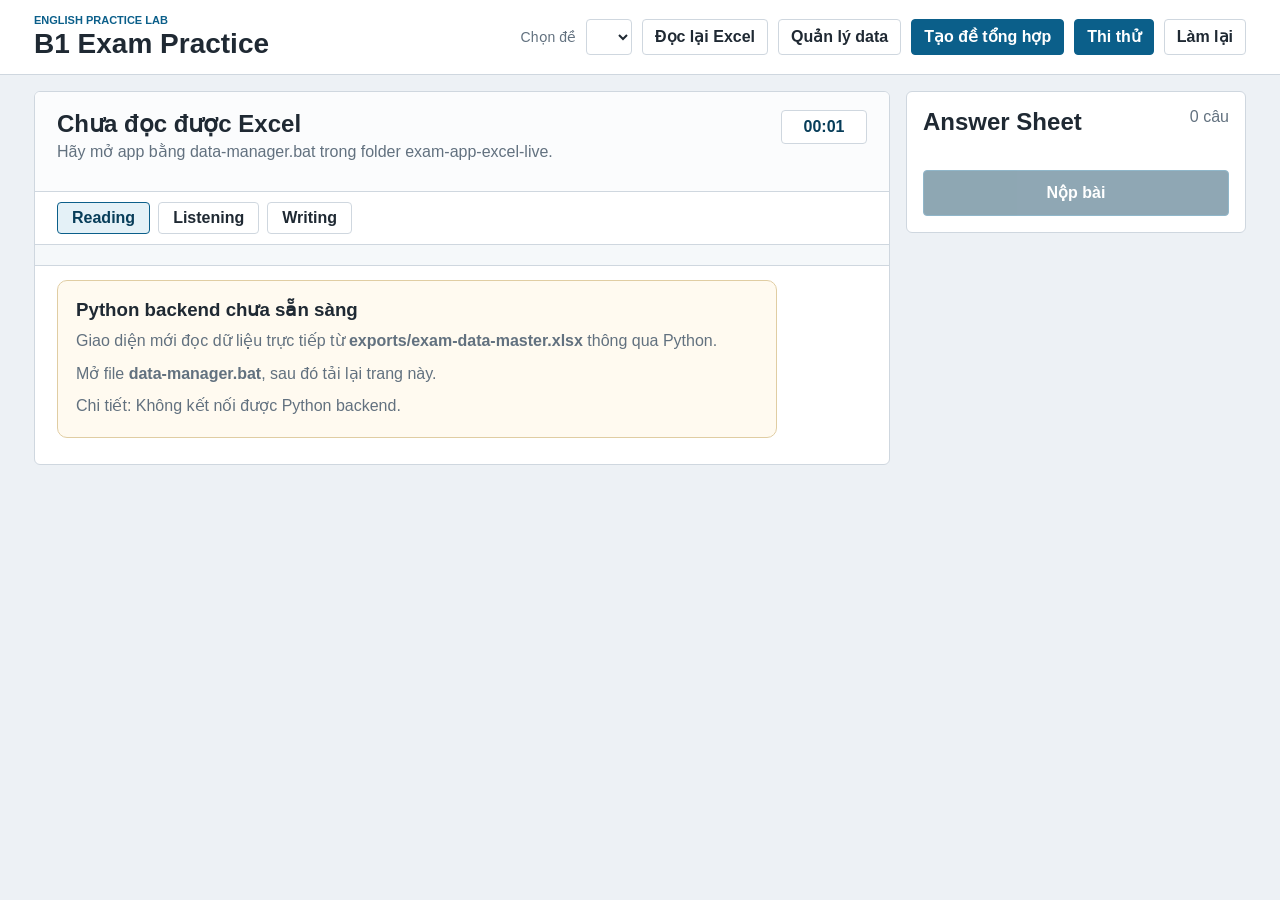
==== index.html @ 6904c3b8 "init" ====
<!doctype html>
<html lang="vi">
<head>
  <meta charset="utf-8">
  <meta name="viewport" content="width=device-width, initial-scale=1">
  <title>B1 Exam Practice</title>
  <link rel="stylesheet" href="styles.css">
</head>
<body>
  <header class="app-header">
    <div>
      <p class="eyebrow">English Practice Lab</p>
      <h1>B1 Exam Practice</h1>
    </div>
    <div class="header-actions">
      <label class="select-label" for="testSelect">Chọn đề</label>
      <select id="testSelect"></select>
      <button id="syncExcelButton" type="button" class="secondary">Đọc lại Excel</button>
      <a class="button-link secondary" href="admin.html">Quản lý data</a>
      <button id="mixButton" type="button">Tạo đề tổng hợp</button>
      <button id="mockButton" type="button">Thi thử</button>
      <button id="resetButton" type="button" class="secondary">Làm lại</button>
    </div>
  </header>

  <main class="layout">
    <section class="paper-panel" aria-label="Đề thi">
      <div class="mode-bar">
        <div>
          <h2 id="paperTitle">Reading</h2>
          <p id="paperMeta">Chọn đáp án bên phải rồi bấm nộp bài để chấm.</p>
        </div>
        <div class="timer" id="timer">00:00</div>
      </div>
      <div class="tab-bar" role="tablist">
        <button class="tab active" type="button" data-tab="reading">Reading</button>
        <button class="tab" type="button" data-tab="listening">Listening</button>
        <button class="tab" type="button" data-tab="writing">Writing</button>
      </div>
      <div id="partNav" class="part-nav" aria-label="Chọn phần Reading"></div>
      <div id="paperContent"></div>
    </section>

    <aside class="answer-panel" aria-label="Phiếu trả lời">
      <div class="answer-head">
        <h2>Answer Sheet</h2>
        <p id="progressText">0/32 câu</p>
      </div>
      <div id="answerSheet" class="answer-sheet"></div>
      <button id="submitButton" type="button" class="submit">Nộp bài</button>
      <div id="scoreBox" class="score-box" hidden></div>
    </aside>
  </main>

  <template id="partTemplate">
    <article class="exam-part">
      <div class="part-source"></div>
      <div class="part-images"></div>
      <div class="part-lines"></div>
    </article>
  </template>

  <script src="app.js"></script>
</body>
</html>
---- styles.css ----
:root {
  --paper: #f7f9fb;
  --panel: #ffffff;
  --ink: #1f2933;
  --muted: #62717f;
  --line: #cfd7df;
  --accent: #0b5f8a;
  --accent-strong: #073d59;
  --accent-soft: #e4f1f7;
  --warn: #a86612;
  --bad: #b83232;
  --good: #23704d;
  --shadow: 0 10px 24px rgba(31, 41, 51, 0.08);
}

* {
  box-sizing: border-box;
}

body {
  margin: 0;
  min-height: 100vh;
  color: var(--ink);
  font-family: Aptos, "Segoe UI", sans-serif;
  background: #edf1f5;
}

button,
select,
input,
textarea {
  font: inherit;
}

.app-header {
  display: flex;
  align-items: center;
  justify-content: space-between;
  gap: 20px;
  padding: 14px clamp(16px, 3vw, 34px);
  border-bottom: 1px solid var(--line);
  background: #ffffff;
  position: sticky;
  top: 0;
  z-index: 10;
}

.eyebrow {
  margin: 0 0 3px;
  color: var(--accent);
  font-size: 11px;
  font-weight: 700;
  letter-spacing: 0;
  text-transform: uppercase;
}

h1,
h2,
h3,
p {
  margin-top: 0;
}

h1 {
  margin-bottom: 0;
  font-size: 28px;
  line-height: 1.1;
}

.header-actions {
  display: flex;
  align-items: center;
  justify-content: flex-end;
  flex-wrap: wrap;
  gap: 10px;
}

.select-label {
  color: var(--muted);
  font-size: 14px;
}

select,
button {
  min-height: 36px;
  border: 1px solid var(--line);
  border-radius: 4px;
  background: var(--panel);
  color: var(--ink);
  padding: 0 12px;
}

button {
  cursor: pointer;
  background: var(--accent);
  border-color: var(--accent);
  color: white;
  font-weight: 700;
}

.button-link {
  display: inline-flex;
  align-items: center;
  justify-content: center;
  min-height: 36px;
  padding: 0 12px;
  border: 1px solid var(--accent);
  border-radius: 4px;
  background: var(--accent);
  color: white;
  font-weight: 700;
  text-decoration: none;
}

button.secondary,
.button-link.secondary,
.tab {
  background: var(--panel);
  color: var(--ink);
  border-color: var(--line);
}

button:hover,
select:hover {
  filter: brightness(0.98);
}

button:disabled {
  cursor: not-allowed;
  opacity: 0.45;
}

.layout {
  display: grid;
  grid-template-columns: minmax(0, 1fr) 340px;
  gap: 16px;
  padding: 16px clamp(16px, 3vw, 34px) 28px;
}

.writing-mode .layout {
  grid-template-columns: minmax(0, 1fr);
}

.paper-panel,
.answer-panel {
  background: var(--panel);
  border: 1px solid var(--line);
  border-radius: 6px;
  box-shadow: none;
}

.paper-panel {
  min-width: 0;
  overflow: hidden;
}

.writing-mode .paper-panel {
  overflow: visible;
}

.answer-panel {
  align-self: start;
  position: sticky;
  top: 78px;
  max-height: calc(100vh - 94px);
  overflow: auto;
  padding: 16px;
}

.writing-mode .answer-panel {
  display: none;
}

.mode-bar {
  display: flex;
  justify-content: space-between;
  gap: 18px;
  padding: 18px 22px 14px;
  border-bottom: 1px solid var(--line);
  background: #fbfcfd;
}

.mode-bar h2,
.answer-head h2 {
  margin-bottom: 4px;
}

.mode-bar p,
.answer-head p,
.part-source,
.question-hint {
  color: var(--muted);
}

.timer {
  align-self: start;
  min-width: 86px;
  padding: 7px 10px;
  border-radius: 4px;
  border: 1px solid var(--line);
  background: white;
  color: var(--accent-strong);
  text-align: center;
  font-weight: 800;
}

.tab-bar {
  display: flex;
  gap: 8px;
  padding: 10px 22px;
  border-bottom: 1px solid var(--line);
}

.part-nav {
  display: flex;
  gap: 6px;
  overflow-x: auto;
  padding: 10px 22px;
  border-bottom: 1px solid var(--line);
  background: #f5f8fa;
}

.part-tab {
  flex: 0 0 auto;
  min-height: 32px;
  background: var(--panel);
  border-color: var(--line);
  color: var(--ink);
  font-weight: 700;
}

.part-tab.active {
  background: var(--accent);
  border-color: var(--accent);
  color: white;
}

.tab {
  min-height: 32px;
  padding: 0 14px;
  font-weight: 700;
}

.tab.active {
  background: var(--accent-soft);
  border-color: var(--accent);
  color: var(--accent-strong);
}

#paperContent {
  padding: 14px 22px 26px;
}

.exam-part {
  padding: 0 0 22px;
  border-bottom: 1px solid var(--line);
}

.single-part {
  border-bottom: 0;
}

.exam-part:last-child {
  border-bottom: 0;
}

.part-source {
  display: inline-flex;
  margin-bottom: 12px;
  padding: 5px 9px;
  border: 1px solid var(--line);
  border-radius: 4px;
  background: var(--paper);
  font-size: 13px;
}

.exam-part-header {
  display: grid;
  gap: 10px;
  margin-bottom: 16px;
  padding: 14px;
  border: 1px solid var(--line);
  border-left: 4px solid var(--accent);
  border-radius: 4px;
  background: #f9fbfc;
}

.exam-part-title-row {
  display: flex;
  align-items: baseline;
  justify-content: space-between;
  gap: 12px;
}

.exam-part-title-row h3 {
  margin: 0;
  color: var(--accent-strong);
  font-size: 20px;
}

.exam-question-range {
  color: var(--muted);
  font-size: 14px;
  font-weight: 700;
}

.exam-instructions {
  display: grid;
  gap: 4px;
  padding-top: 8px;
  border-top: 1px solid var(--line);
}

.exam-instructions p,
.exam-source-note {
  margin: 0;
  color: var(--muted);
  line-height: 1.45;
}

.exam-source-note {
  font-size: 13px;
}

.part-lines {
  display: grid;
  gap: 8px;
  max-width: 980px;
}

.part-line {
  margin: 0;
  line-height: 1.58;
  font-size: 16px;
}

.part-line.heading {
  margin-top: 10px;
  font-weight: 800;
  color: var(--accent-strong);
}

.part-line.question-number {
  display: inline-grid;
  place-items: center;
  width: 30px;
  height: 30px;
  margin-top: 12px;
  border-radius: 8px;
  background: var(--accent-soft);
  color: var(--accent-strong);
  font-weight: 800;
}

.readable-lines .part-line:not(.heading):not(.question-number) {
  max-width: 92ch;
}

.part-one-layout,
.part-five-layout {
  max-width: 1080px;
}

.part-one-card {
  grid-template-columns: minmax(260px, 0.85fr) minmax(0, 1.15fr);
  align-items: start;
}

.question-prompt {
  display: grid;
  gap: 12px;
}

.part-one-top {
  grid-template-columns: 32px minmax(0, 1fr);
}

.part-one-prompt-text {
  display: grid;
  gap: 6px;
}

.part-one-prompt-text p {
  margin: 0;
  line-height: 1.5;
}

.part-one-image-frame {
  padding: 8px;
  border: 1px solid var(--line);
  border-radius: 4px;
  background: white;
}

.part-one-image-frame img {
  display: block;
  width: 100%;
  max-height: 360px;
  object-fit: contain;
}

.part-one-choices .reading-choice {
  padding: 10px;
  border: 1px solid var(--line);
  border-radius: 4px;
  background: white;
}

.part-one-choices .reading-choice.selectable-choice {
  border-radius: 8px;
}

.question-badge {
  display: grid;
  place-items: center;
  width: 32px;
  height: 32px;
  border-radius: 4px;
  background: var(--accent);
  color: white;
  font-weight: 900;
}

.question-badge.small {
  width: 30px;
  height: 30px;
  flex: 0 0 auto;
}

.question-options {
  display: grid;
  gap: 10px;
  padding-top: 42px;
}

.question-options strong {
  display: inline-grid;
  place-items: center;
  width: 26px;
  height: 26px;
  margin-right: 8px;
  border-radius: 8px;
  background: white;
  color: var(--accent-strong);
}

.part-controls {
  display: flex;
  justify-content: space-between;
  gap: 12px;
  padding-top: 18px;
  border-top: 1px solid var(--line);
}

.structured-reading {
  display: grid;
  gap: 18px;
  max-width: 1080px;
}

.part-four-layout {
  grid-template-columns: minmax(0, 1.1fr) minmax(300px, 0.9fr);
  align-items: start;
  max-width: 1120px;
}

.part-four-layout .reading-passage {
  max-width: none;
}

.part-four-layout .option-bank {
  position: sticky;
  top: 122px;
}

.reading-passage,
.option-bank,
.reading-question-card {
  border: 1px solid var(--line);
  border-radius: 4px;
  background: #ffffff;
}

.reading-passage,
.option-bank {
  padding: 16px;
}

.reading-passage h3,
.option-bank h3 {
  margin-bottom: 10px;
  color: var(--accent-strong);
  font-size: 20px;
}

.reading-passage p,
.option-bank-hint,
.reading-question-text,
.reading-choice,
.reading-choice-card {
  margin: 0;
  line-height: 1.56;
}

.reading-passage {
  display: grid;
  gap: 12px;
}

.gap-reading p {
  line-height: 1.62;
}

.reading-question-grid {
  display: grid;
  grid-template-columns: repeat(auto-fit, minmax(300px, 1fr));
  gap: 16px;
}

.reading-question-grid.compact {
  grid-template-columns: repeat(auto-fit, minmax(240px, 1fr));
}

.reading-question-grid.part-five-list {
  grid-template-columns: 1fr;
}

.reading-question-grid.part-three-list {
  grid-template-columns: 1fr;
}

.part-five-list .reading-choice-list {
  grid-template-columns: repeat(4, minmax(0, 1fr));
}

.part-five-list .reading-choice {
  padding: 8px;
  border: 1px solid var(--line);
  border-radius: 4px;
  background: white;
}

.reading-question-card {
  display: grid;
  gap: 14px;
  padding: 14px;
}

.reading-question-top {
  display: grid;
  grid-template-columns: 32px minmax(0, 1fr);
  gap: 10px;
  align-items: start;
}

.part-five-list .reading-question-card {
  grid-template-columns: 40px minmax(0, 1fr);
  align-items: center;
  gap: 12px;
}

.part-five-list .reading-question-top {
  display: block;
}

.reading-choice-list {
  display: grid;
  gap: 8px;
}

.reading-choice,
.reading-choice-card {
  display: grid;
  grid-template-columns: 26px minmax(0, 1fr);
  gap: 8px;
  align-items: start;
}

.reading-choice.selectable-choice {
  position: relative;
  padding: 10px;
  border: 1px solid var(--line);
  border-radius: 8px;
  background: #fbfcfd;
  cursor: pointer;
  transition: border-color 0.18s ease, background-color 0.18s ease, box-shadow 0.18s ease;
}

.reading-choice.selectable-choice input {
  position: absolute;
  opacity: 0;
  pointer-events: none;
}

.reading-choice.selectable-choice.selected {
  border-color: var(--accent);
  background: var(--accent-soft);
  box-shadow: 0 0 0 1px rgba(11, 95, 138, 0.08);
}

.reading-choice strong,
.reading-choice-card strong {
  display: grid;
  place-items: center;
  width: 26px;
  height: 26px;
  border-radius: 4px;
  background: var(--accent-soft);
  color: var(--accent-strong);
}

.option-bank {
  display: grid;
  gap: 12px;
}

.option-bank-hint {
  color: var(--muted);
}

.option-bank-grid {
  display: grid;
  grid-template-columns: repeat(auto-fit, minmax(260px, 1fr));
  gap: 12px;
}

.reading-choice-card {
  padding: 12px;
  border: 1px solid var(--line);
  border-radius: 4px;
  background: white;
}

.part-two-layout {
  display: grid;
  gap: 18px;
}

.part-two-intro {
  max-width: 92ch;
  padding: 14px;
  border: 1px solid var(--line);
  border-radius: 4px;
  background: white;
}

.part-two-intro p {
  margin: 0 0 8px;
  line-height: 1.5;
}

.part-two-intro p:last-child {
  margin-bottom: 0;
}

.matcher-grid {
  display: grid;
  grid-template-columns: minmax(300px, 0.9fr) minmax(360px, 1.1fr);
  gap: 18px;
  align-items: start;
}

.matcher-column {
  display: grid;
  gap: 12px;
}

.matcher-column h3 {
  margin-bottom: 0;
  color: var(--accent-strong);
  font-size: 18px;
}

.matcher-card,
.option-card {
  border: 1px solid var(--line);
  border-radius: 4px;
  background: white;
}

.matcher-card {
  display: grid;
  gap: 10px;
  padding: 12px;
}

.matcher-card-top {
  display: flex;
  align-items: center;
  justify-content: flex-start;
  gap: 10px;
}

.matcher-card p,
.option-card p {
  margin: 0;
  line-height: 1.52;
}

.option-library {
  grid-template-columns: repeat(2, minmax(0, 1fr));
}

.option-library h3 {
  grid-column: 1 / -1;
}

.option-card {
  padding: 12px;
}

.option-card h4 {
  display: flex;
  align-items: center;
  gap: 8px;
  margin: 0 0 8px;
  color: var(--accent-strong);
  font-size: 15px;
  line-height: 1.35;
}

.option-letter {
  display: grid;
  place-items: center;
  min-width: 34px;
  height: 28px;
  flex: 0 0 auto;
  border-radius: 4px;
  background: var(--accent-soft);
  color: var(--accent-strong);
  font-weight: 900;
}

.option-title-text {
  display: inline-block;
  min-width: 0;
}

.answer-select {
  width: 92px;
  min-height: 34px;
  border-radius: 4px;
  background: white;
  font-weight: 800;
}

.part-images {
  display: grid;
  gap: 12px;
  margin-bottom: 12px;
}

.part-images img {
  max-width: min(780px, 100%);
  border: 1px solid var(--line);
  border-radius: 8px;
  background: white;
}

.listening-box {
  display: grid;
  gap: 18px;
}

.listening-hero {
  display: grid;
  grid-template-columns: minmax(0, 1fr) 320px;
  gap: 16px;
  padding: 18px;
  border: 1px solid #b9cfdb;
  border-radius: 10px;
  background:
    linear-gradient(135deg, rgba(11, 95, 138, 0.1), rgba(35, 112, 77, 0.08)),
    #fbfdff;
}

.listening-hero-copy h3 {
  margin-bottom: 6px;
  font-size: 24px;
}

.listening-hero-copy p {
  margin-bottom: 12px;
  color: var(--muted);
  line-height: 1.55;
}

.listening-rule-row {
  display: flex;
  flex-wrap: wrap;
  gap: 8px;
}

.listening-rule-row span {
  padding: 5px 9px;
  border: 1px solid #c7dbe5;
  border-radius: 999px;
  background: white;
  color: var(--accent-strong);
  font-size: 13px;
  font-weight: 700;
}

.listening-player-card {
  display: grid;
  place-items: center;
  gap: 8px;
  min-height: 170px;
  padding: 18px;
  border: 1px dashed #8fb7ca;
  border-radius: 10px;
  background: white;
  text-align: center;
}

.listening-player-card audio {
  width: 100%;
}

.listening-player-card p {
  margin: 0;
  color: var(--muted);
  line-height: 1.45;
}

.audio-path-hint {
  overflow-wrap: anywhere;
  font-size: 12px;
}

.audio-placeholder-icon {
  display: grid;
  place-items: center;
  width: 72px;
  height: 72px;
  border-radius: 50%;
  background: var(--accent-soft);
  color: var(--accent-strong);
  font-weight: 800;
}

.data-load-card {
  max-width: 720px;
  padding: 18px;
  border: 1px solid #e0cda3;
  border-radius: 10px;
  background: #fffaf0;
}

.data-load-card h3 {
  margin-bottom: 8px;
}

.data-load-card p {
  margin: 8px 0 0;
  color: var(--muted);
  line-height: 1.55;
}

.listening-question-grid {
  display: grid;
  grid-template-columns: repeat(auto-fit, minmax(280px, 1fr));
  gap: 14px;
}

.listening-question-grid.part-1 {
  grid-template-columns: 1fr;
}

.listening-question-grid.part-2,
.listening-question-grid.part-3 {
  grid-template-columns: 1fr;
}

.listening-question-grid.part-4 {
  grid-template-columns: 1fr;
}

.listening-question-card {
  display: grid;
  gap: 12px;
  padding: 14px;
  border: 1px solid var(--line);
  border-radius: 10px;
  background: white;
}

.listening-option-grid {
  display: grid;
  gap: 8px;
}

.listening-option-grid.image-options {
  grid-template-columns: repeat(3, minmax(0, 1fr));
  gap: 12px;
}

.listening-question-image {
  margin: 0;
  padding: 10px;
  border: 1px solid var(--line);
  border-radius: 8px;
  background: #fff;
}

.listening-question-image img {
  display: block;
  width: 100%;
  max-height: 240px;
  object-fit: contain;
}

.listening-option {
  display: grid;
  grid-template-columns: 34px 1fr;
  gap: 8px;
  align-items: center;
  min-height: 42px;
  padding: 8px 10px;
  border: 1px solid var(--line);
  border-radius: 8px;
  background: #fbfcfd;
  color: var(--ink);
  text-align: left;
}

.listening-option strong {
  display: grid;
  place-items: center;
  width: 28px;
  height: 28px;
  border-radius: 50%;
  background: white;
  color: var(--accent-strong);
}

.listening-option.with-image {
  grid-template-columns: 1fr;
  align-content: start;
  padding: 8px;
}

.listening-option.with-image strong {
  width: 32px;
  height: 32px;
  border: 1px solid var(--line);
  box-shadow: 0 8px 20px rgba(16, 40, 32, 0.08);
}

.listening-option.with-image span {
  display: block;
}

.listening-option.with-image img {
  display: block;
  width: 100%;
  height: 160px;
  object-fit: contain;
  border: 1px solid var(--line);
  border-radius: 8px;
  background: white;
}

.option-image-crop {
  display: block;
  width: 100%;
  height: 160px;
  overflow: hidden;
  border: 1px solid var(--line);
  border-radius: 8px;
  background-color: white;
  background-repeat: no-repeat;
}

.option-image-crop.crop-third-1 {
  background-position: left center;
  background-size: 300% 100%;
}

.option-image-crop.crop-third-2 {
  background-position: center center;
  background-size: 300% 100%;
}

.option-image-crop.crop-third-3 {
  background-position: right center;
  background-size: 300% 100%;
}

.option-image-crop.crop-half-1 {
  background-position: left center;
  background-size: 200% 100%;
}

.option-image-crop.crop-half-2 {
  background-position: right center;
  background-size: 200% 100%;
}

.listening-option.selected {
  border-color: var(--accent);
  background: var(--accent-soft);
}

.listening-text-answer {
  width: 100%;
  min-height: 42px;
  border: 1px solid var(--line);
  border-radius: 8px;
  padding: 0 12px;
}

.writing-side-panel {
  display: grid;
  gap: 8px;
  padding: 12px;
  border: 1px solid var(--line);
  border-radius: 8px;
  background: #fbfcfd;
}

.writing-side-panel p {
  margin: 0;
  line-height: 1.5;
}

.writing-box {
  display: grid;
  gap: 16px;
}

.writing-layout {
  display: grid;
  grid-template-columns: minmax(320px, 0.95fr) minmax(360px, 1.05fr);
  gap: 20px;
  align-items: start;
}

.writing-prompt-panel,
.writing-editor-panel {
  display: grid;
  gap: 16px;
  min-width: 0;
}

.writing-prompt-panel {
  position: sticky;
  top: 94px;
  align-self: start;
  max-height: calc(100vh - 110px);
  overflow: auto;
  padding-right: 4px;
}

.writing-editor-note {
  padding: 14px;
  border: 1px solid var(--line);
  border-left: 4px solid var(--accent);
  border-radius: 8px;
  background: #f8fbfd;
}

.writing-editor-note strong {
  display: block;
  margin-bottom: 6px;
}

.writing-editor-note p {
  margin: 0;
}

.writing-area {
  display: grid;
  gap: 10px;
  padding: 14px;
  border: 1px solid var(--line);
  border-radius: 8px;
  background: #fcfdfe;
}

.writing-area-head {
  display: flex;
  align-items: center;
  justify-content: space-between;
  gap: 12px;
}

.writing-grade-button {
  min-width: 96px;
}

.writing-prompt-images {
  display: grid;
  gap: 14px;
}

.writing-prompt-images img {
  width: min(860px, 100%);
  border: 1px solid var(--line);
  border-radius: 8px;
  background: white;
}

.writing-task {
  padding: 14px;
  border: 1px solid var(--line);
  border-radius: 8px;
  background: var(--paper);
}

textarea {
  width: 100%;
  min-height: 180px;
  resize: vertical;
  border: 1px solid var(--line);
  border-radius: 8px;
  padding: 12px;
  line-height: 1.5;
  background: white;
}

.writing-textarea {
  min-height: clamp(280px, 42vh, 520px);
}

.writing-ai-result {
  min-height: 0;
}

.writing-ai-result.ready,
.writing-ai-result.loading,
.writing-ai-result.error {
  padding: 12px;
  border: 1px solid var(--line);
  border-radius: 8px;
  background: white;
}

.writing-ai-result.ready {
  border-color: #b8dccb;
  background: #f3faf6;
}

.writing-ai-result.loading {
  color: var(--muted);
}

.writing-ai-result.error {
  border-color: #f3c3c3;
  background: #fff6f6;
}

.writing-score-top,
.writing-score-grid {
  display: flex;
  flex-wrap: wrap;
  gap: 8px;
  align-items: center;
}

.writing-score-top {
  justify-content: space-between;
  margin-bottom: 8px;
}

.writing-score-top strong {
  color: var(--accent-strong);
  font-size: 22px;
}

.writing-score-top span,
.writing-score-grid span {
  padding: 4px 8px;
  border: 1px solid var(--line);
  border-radius: 999px;
  background: white;
  font-size: 13px;
}

.writing-suggestion {
  margin: 10px 0 8px;
  padding: 10px 12px;
  border: 1px dashed #9bc7b2;
  border-radius: 8px;
  background: #fbfffd;
}

.writing-suggestion strong {
  display: block;
  margin-bottom: 4px;
  color: var(--accent-strong);
}

.writing-suggestion p {
  margin: 0;
}

.writing-score-grid {
  margin-bottom: 8px;
}

.answer-head {
  display: flex;
  justify-content: space-between;
  gap: 12px;
  align-items: start;
  margin-bottom: 14px;
}

.answer-sheet {
  display: grid;
  gap: 12px;
}

.answer-section-title {
  color: var(--accent-strong);
  font-size: 14px;
  font-weight: 900;
}

.question-map {
  display: grid;
  gap: 10px;
  padding-bottom: 12px;
  border-bottom: 1px solid var(--line);
}

.question-map-title {
  color: var(--muted);
  font-size: 12px;
  font-weight: 800;
  letter-spacing: 0;
  text-transform: uppercase;
}

.question-map-grid {
  display: grid;
  grid-template-columns: repeat(8, minmax(0, 1fr));
  gap: 5px;
}

.question-map-button {
  min-height: 30px;
  padding: 0;
  border: 1px solid var(--line);
  border-radius: 4px;
  background: white;
  color: var(--ink);
  font-size: 13px;
  font-weight: 800;
}

.question-map-button.current {
  border-color: var(--accent);
  box-shadow: inset 0 0 0 2px var(--accent);
}

.question-map-button.answered {
  background: var(--good);
  border-color: var(--good);
  color: white;
}

.question-map-button.correct {
  background: var(--good);
  border-color: var(--good);
  color: white;
}

.question-map-button.wrong {
  background: var(--bad);
  border-color: var(--bad);
  color: white;
}

.question-map-button.current.answered {
  box-shadow: inset 0 0 0 2px white;
}

.question-map-button.current.correct,
.question-map-button.current.wrong {
  box-shadow: inset 0 0 0 2px white;
}

.answer-row {
  display: grid;
  grid-template-columns: 30px 1fr;
  gap: 8px;
  align-items: center;
  padding: 6px;
  border: 1px solid var(--line);
  border-radius: 4px;
  background: #ffffff;
}

.answer-row.compact-answer {
  grid-template-columns: 30px 1fr;
}

.answer-row.compact-answer .answer-select {
  width: 100%;
}

.answer-row.correct {
  border-color: rgba(38, 114, 71, 0.45);
  background: #ecf7f0;
}

.answer-row.wrong {
  border-color: rgba(184, 50, 50, 0.42);
  background: #fff1ee;
}

.q-number {
  display: grid;
  place-items: center;
  width: 26px;
  height: 26px;
  border-radius: 4px;
  background: var(--paper);
  color: var(--accent-strong);
  font-weight: 800;
}

.choice-group {
  display: flex;
  flex-wrap: wrap;
  gap: 6px;
}

.choice {
  min-width: 36px;
}

.choice input {
  position: absolute;
  opacity: 0;
}

.choice span {
  display: grid;
  place-items: center;
  min-width: 30px;
  height: 28px;
  border: 1px solid var(--line);
  border-radius: 4px;
  background: white;
  color: var(--ink);
  font-weight: 800;
}

.choice input:checked + span {
  border-color: var(--accent);
  background: var(--accent);
  color: white;
}

.answer-row input[type="text"] {
  width: 100%;
  height: 34px;
  border: 1px solid var(--line);
  border-radius: 4px;
  padding: 0 10px;
}

.submit {
  width: 100%;
  margin-top: 14px;
  min-height: 46px;
  background: var(--accent-strong);
}

.score-box {
  margin-top: 14px;
  padding: 14px;
  border: 1px solid var(--line);
  border-radius: 4px;
  background: white;
}

.score-main {
  font-size: 28px;
  font-weight: 900;
  color: var(--accent-strong);
}

.part-score {
  display: flex;
  justify-content: space-between;
  gap: 10px;
  border-top: 1px solid var(--line);
  padding-top: 8px;
  margin-top: 8px;
}

.mistake {
  border-top: 1px solid var(--line);
  margin-top: 10px;
  padding-top: 10px;
}

.mistake strong {
  color: var(--bad);
}

.answer-review-panel {
  display: grid;
  gap: 10px;
  margin-top: 18px;
  padding: 14px;
  border: 1px solid var(--line);
  border-radius: 4px;
  background: #f9fbfc;
}

.answer-review-heading {
  display: flex;
  align-items: baseline;
  justify-content: space-between;
  gap: 12px;
  padding-bottom: 10px;
  border-bottom: 1px solid var(--line);
}

.answer-review-heading h3 {
  margin: 0;
  color: var(--accent-strong);
  font-size: 18px;
}

.answer-review-heading span {
  color: var(--muted);
  font-size: 13px;
  font-weight: 700;
}

.answer-review-item {
  display: grid;
  gap: 8px;
  padding: 12px;
  border: 1px solid var(--line);
  border-left-width: 4px;
  border-radius: 4px;
  background: white;
}

.answer-review-item.correct {
  border-left-color: var(--good);
}

.answer-review-item.wrong {
  border-left-color: var(--bad);
}

.review-status-row,
.review-answer-line {
  display: flex;
  flex-wrap: wrap;
  gap: 8px 16px;
  align-items: center;
  justify-content: space-between;
}

.review-status-row strong {
  color: var(--ink);
}

.review-status {
  padding: 3px 8px;
  border-radius: 4px;
  background: var(--accent-soft);
  color: var(--accent-strong);
  font-size: 12px;
  font-weight: 900;
}

.answer-review-item.correct .review-status {
  background: #e5f4ed;
  color: var(--good);
}

.answer-review-item.wrong .review-status {
  background: #fdeaea;
  color: var(--bad);
}

.review-answer-line {
  justify-content: flex-start;
  color: var(--muted);
  font-size: 14px;
}

.review-question-copy,
.review-detail-block {
  display: grid;
  gap: 6px;
  padding: 10px 12px;
  border-radius: 6px;
  background: #f6f9fc;
}

.review-question-copy strong,
.review-detail-block strong {
  color: var(--accent-strong);
  font-size: 13px;
}

.answer-review-item p {
  margin: 0;
  line-height: 1.55;
}

.review-extra-detail {
  padding-top: 8px;
  border-top: 1px dashed #c8d6e2;
}

@media (max-width: 980px) {
  .app-header {
    align-items: start;
    flex-direction: column;
  }

  .header-actions {
    justify-content: start;
  }

  .layout {
    grid-template-columns: 1fr;
  }

  .answer-panel {
    position: static;
    max-height: none;
  }

  .matcher-grid,
  .option-library,
  .part-four-layout,
  .listening-hero,
  .reading-question-grid,
  .reading-question-grid.compact,
  .listening-question-grid,
  .listening-option-grid.image-options,
  .option-bank-grid {
    grid-template-columns: 1fr;
  }

  .part-four-layout .option-bank {
    position: static;
  }
}

@media (max-width: 1180px) {
  .writing-layout {
    grid-template-columns: 1fr;
  }

  .writing-prompt-panel {
    position: static;
    max-height: none;
    overflow: visible;
    padding-right: 0;
  }
}

@media (max-width: 640px) {
  .header-actions,
  .header-actions select,
  .header-actions button {
    width: 100%;
  }

  .mode-bar {
    flex-direction: column;
  }

  #paperContent,
  .mode-bar,
  .tab-bar,
  .part-nav {
    padding-left: 16px;
    padding-right: 16px;
  }

  .part-one-card {
    grid-template-columns: 1fr;
  }

  .part-one-image-frame img {
    max-height: 440px;
  }

  .part-five-list .reading-choice-list {
    grid-template-columns: repeat(2, minmax(0, 1fr));
  }

  .answer-row {
    grid-template-columns: 30px 1fr;
  }

  .writing-area {
    padding: 12px;
  }

  .writing-textarea {
    min-height: 220px;
  }
}
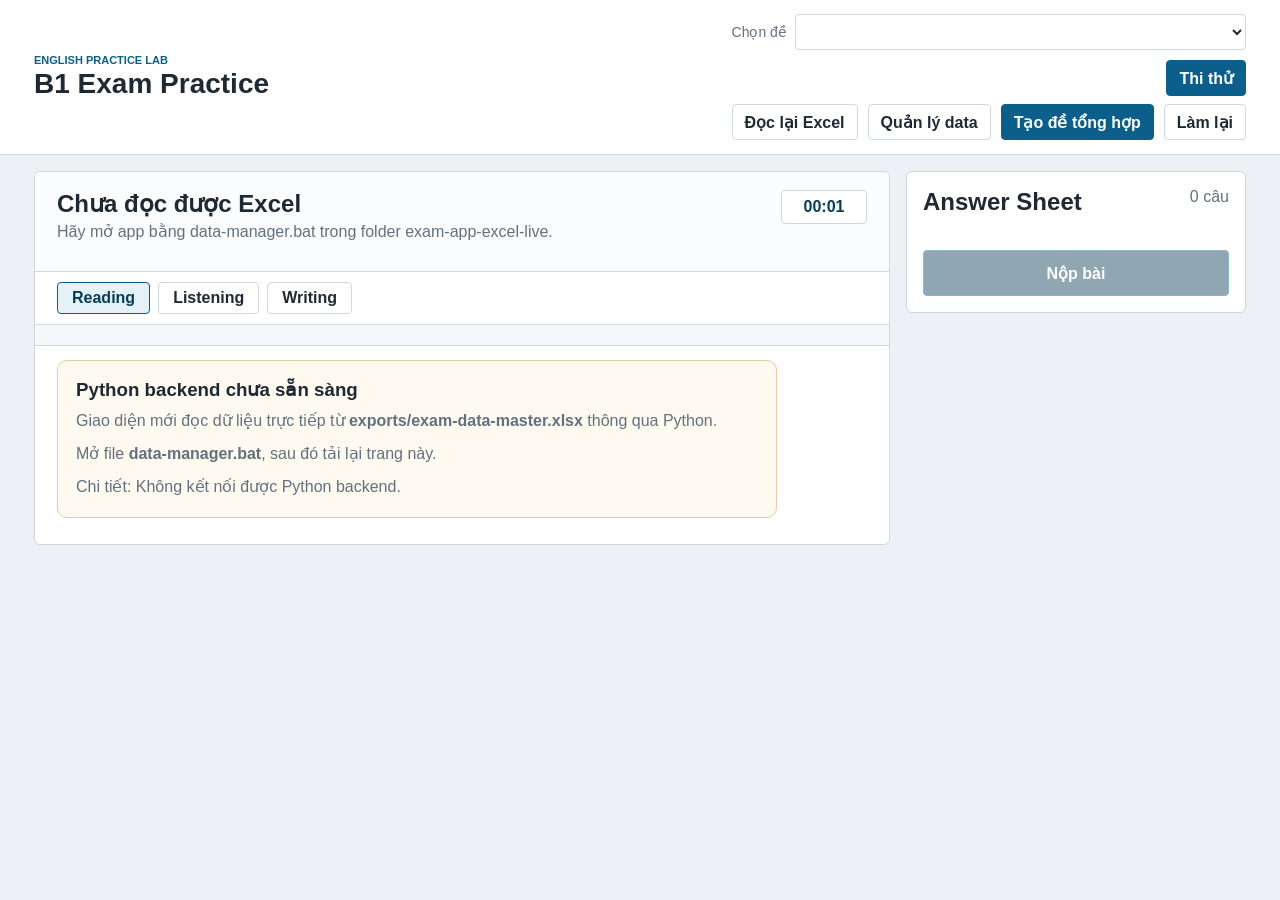
==== commit 51f27ba3: "update ui" ====
--- a/index.html
+++ b/index.html
@@ -8,18 +8,24 @@
 </head>
 <body>
   <header class="app-header">
-    <div>
+    <div class="header-brand">
       <p class="eyebrow">English Practice Lab</p>
       <h1>B1 Exam Practice</h1>
     </div>
     <div class="header-actions">
-      <label class="select-label" for="testSelect">Chọn đề</label>
-      <select id="testSelect"></select>
-      <button id="syncExcelButton" type="button" class="secondary">Đọc lại Excel</button>
-      <a class="button-link secondary" href="admin.html">Quản lý data</a>
-      <button id="mixButton" type="button">Tạo đề tổng hợp</button>
-      <button id="mockButton" type="button">Thi thử</button>
-      <button id="resetButton" type="button" class="secondary">Làm lại</button>
+      <div class="header-primary">
+        <div class="exam-picker">
+          <label class="select-label" for="testSelect">Chọn đề</label>
+          <select id="testSelect"></select>
+        </div>
+        <button id="mockButton" type="button">Thi thử</button>
+      </div>
+      <div class="header-secondary">
+        <button id="syncExcelButton" type="button" class="secondary"><span class="label-full">Đọc lại Excel</span><span class="label-compact">Đọc Excel</span></button>
+        <a class="button-link secondary" href="admin.html"><span class="label-full">Quản lý data</span><span class="label-compact">Quản lý</span></a>
+        <button id="mixButton" type="button"><span class="label-full">Tạo đề tổng hợp</span><span class="label-compact">Tạo đề</span></button>
+        <button id="resetButton" type="button" class="secondary">Làm lại</button>
+      </div>
     </div>
   </header>
 
--- a/styles.css
+++ b/styles.css
@@ -23,6 +23,7 @@
   color: var(--ink);
   font-family: Aptos, "Segoe UI", sans-serif;
   background: #edf1f5;
+  overflow-x: hidden;
 }
 
 button,
@@ -69,15 +70,43 @@
 
 .header-actions {
   display: flex;
+  flex-direction: column;
+  align-items: flex-end;
+  gap: 8px;
+  min-width: 0;
+}
+
+.header-primary,
+.header-secondary {
+  display: flex;
   align-items: center;
   justify-content: flex-end;
   flex-wrap: wrap;
   gap: 10px;
+  min-width: 0;
+}
+
+.header-primary,
+.header-secondary,
+.exam-picker {
+  width: 100%;
+}
+
+.exam-picker {
+  display: flex;
+  align-items: center;
+  gap: 8px;
+  min-width: 0;
+}
+
+.exam-picker select {
+  flex: 1 1 220px;
 }
 
 .select-label {
   color: var(--muted);
   font-size: 14px;
+  white-space: nowrap;
 }
 
 select,
@@ -88,6 +117,10 @@
   background: var(--panel);
   color: var(--ink);
   padding: 0 12px;
+}
+
+select {
+  min-width: 0;
 }
 
 button {
@@ -112,6 +145,10 @@
   text-decoration: none;
 }
 
+.label-compact {
+  display: none;
+}
+
 button.secondary,
 .button-link.secondary,
 .tab {
@@ -207,6 +244,7 @@
 .tab-bar {
   display: flex;
   gap: 8px;
+  flex-wrap: wrap;
   padding: 10px 22px;
   border-bottom: 1px solid var(--line);
 }
@@ -227,6 +265,7 @@
   border-color: var(--line);
   color: var(--ink);
   font-weight: 700;
+  white-space: nowrap;
 }
 
 .part-tab.active {
@@ -239,6 +278,7 @@
   min-height: 32px;
   padding: 0 14px;
   font-weight: 700;
+  white-space: nowrap;
 }
 
 .tab.active {
@@ -1523,6 +1563,7 @@
 
   .header-actions {
     justify-content: start;
+    width: 100%;
   }
 
   .layout {
@@ -1536,12 +1577,9 @@
 
   .matcher-grid,
   .option-library,
-  .part-four-layout,
-  .listening-hero,
   .reading-question-grid,
   .reading-question-grid.compact,
   .listening-question-grid,
-  .listening-option-grid.image-options,
   .option-bank-grid {
     grid-template-columns: 1fr;
   }
@@ -1549,11 +1587,61 @@
   .part-four-layout .option-bank {
     position: static;
   }
+
+  .question-map-grid {
+    grid-template-columns: repeat(6, minmax(0, 1fr));
+  }
+
+  .answer-head {
+    flex-direction: column;
+    align-items: stretch;
+  }
 }
 
 @media (max-width: 1180px) {
+  .app-header {
+    align-items: start;
+    flex-direction: column;
+  }
+
+  .header-brand,
+  .header-actions {
+    width: 100%;
+  }
+
+  .header-actions {
+    width: 100%;
+    align-items: stretch;
+    align-self: stretch;
+  }
+
+  .header-primary,
+  .header-secondary {
+    justify-content: flex-start;
+  }
+
+  .part-one-card,
+  .matcher-grid,
+  .part-four-layout,
+  .listening-hero,
   .writing-layout {
     grid-template-columns: 1fr;
+  }
+
+  .part-four-layout .option-bank {
+    position: static;
+  }
+
+  .listening-option-grid.image-options {
+    grid-template-columns: repeat(2, minmax(0, 1fr));
+  }
+
+  .part-five-list .reading-choice-list {
+    grid-template-columns: repeat(2, minmax(0, 1fr));
+  }
+
+  .question-map-grid {
+    grid-template-columns: repeat(7, minmax(0, 1fr));
   }
 
   .writing-prompt-panel {
@@ -1565,10 +1653,63 @@
 }
 
 @media (max-width: 640px) {
-  .header-actions,
-  .header-actions select,
-  .header-actions button {
+  .app-header {
+    gap: 10px;
+    padding-top: 10px;
+    padding-bottom: 10px;
+  }
+
+  .eyebrow {
+    display: none;
+  }
+
+  h1 {
+    font-size: 22px;
+  }
+
+  .select-label {
+    display: none;
+  }
+
+  .header-actions {
+    display: grid;
+    gap: 8px;
     width: 100%;
+  }
+
+  .header-primary {
+    display: grid;
+    grid-template-columns: repeat(2, minmax(0, 1fr));
+    gap: 8px;
+    align-items: stretch;
+  }
+
+  .exam-picker {
+    min-width: 0;
+  }
+
+  .exam-picker select,
+  .header-primary button,
+  .header-secondary button,
+  .header-secondary .button-link {
+    width: 100%;
+    min-width: 0;
+    min-height: 34px;
+    white-space: nowrap;
+  }
+
+  .header-secondary {
+    display: grid;
+    grid-template-columns: repeat(4, minmax(0, 1fr));
+    gap: 8px;
+  }
+
+  .header-secondary .label-full {
+    display: none;
+  }
+
+  .header-secondary .label-compact {
+    display: inline;
   }
 
   .mode-bar {
@@ -1591,6 +1732,23 @@
     max-height: 440px;
   }
 
+  .matcher-card-top,
+  .exam-part-title-row,
+  .writing-area-head,
+  .writing-score-top {
+    flex-direction: column;
+    align-items: flex-start;
+  }
+
+  .listening-option-grid.image-options,
+  .option-library {
+    grid-template-columns: 1fr;
+  }
+
+  .question-map-grid {
+    grid-template-columns: repeat(5, minmax(0, 1fr));
+  }
+
   .part-five-list .reading-choice-list {
     grid-template-columns: repeat(2, minmax(0, 1fr));
   }
@@ -1607,3 +1765,58 @@
     min-height: 220px;
   }
 }
+
+@media (max-width: 480px) {
+  .layout {
+    padding-left: 12px;
+    padding-right: 12px;
+  }
+
+  .app-header {
+    padding-left: 12px;
+    padding-right: 12px;
+  }
+
+  h1 {
+    font-size: 20px;
+  }
+
+  .header-primary button,
+  .exam-picker select,
+  .header-secondary button,
+  .header-secondary .button-link {
+    min-height: 32px;
+    padding-left: 8px;
+    padding-right: 8px;
+    font-size: 12px;
+  }
+
+  .header-secondary {
+    gap: 6px;
+  }
+
+  #paperContent,
+  .mode-bar,
+  .tab-bar,
+  .part-nav {
+    padding-left: 12px;
+    padding-right: 12px;
+  }
+
+  .question-map-grid {
+    grid-template-columns: repeat(4, minmax(0, 1fr));
+  }
+
+  .part-five-list .reading-choice-list {
+    grid-template-columns: 1fr;
+  }
+
+  .reading-choice.selectable-choice,
+  .part-one-choices .reading-choice {
+    padding: 8px;
+  }
+
+  .score-main {
+    font-size: 24px;
+  }
+}
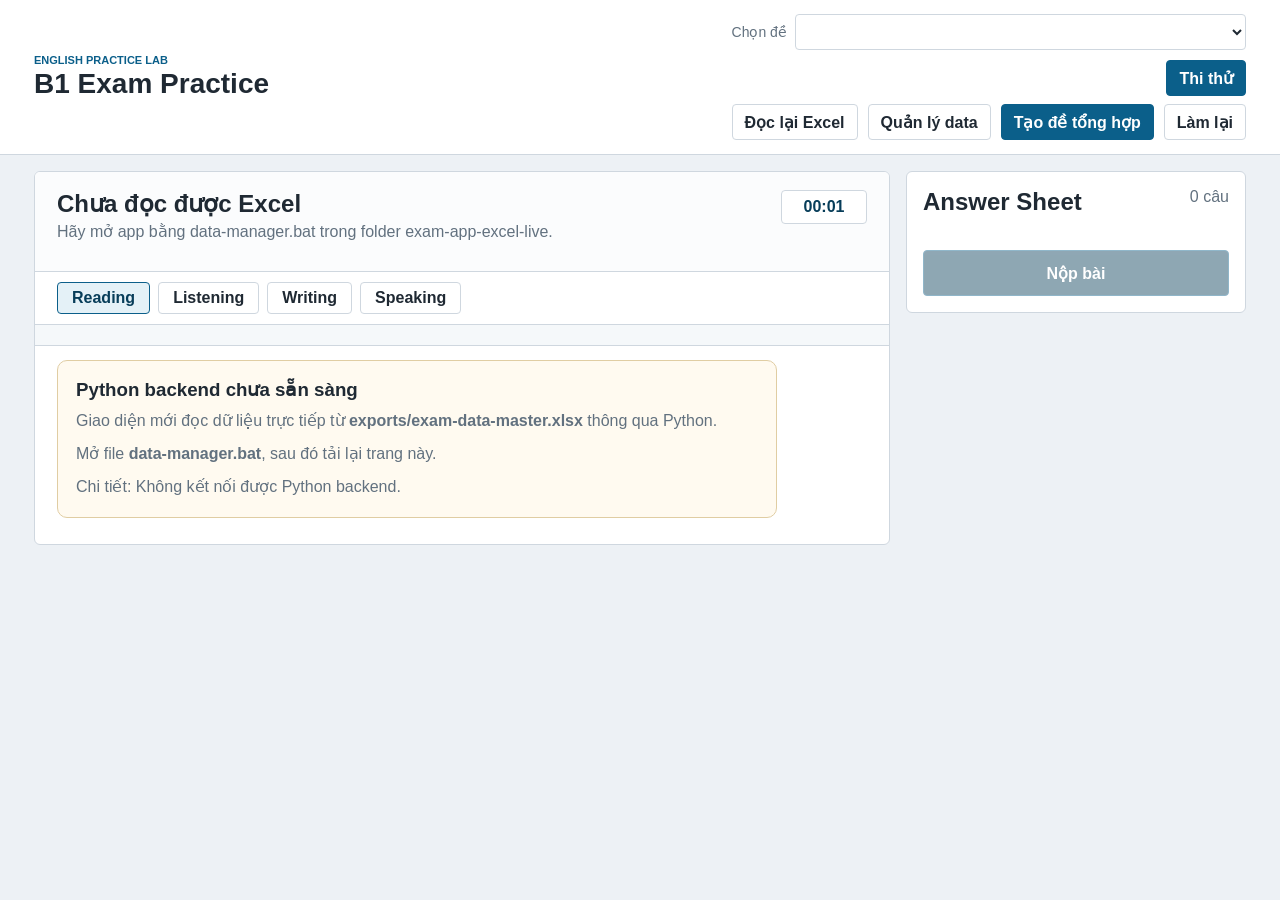
==== commit e9fea1b6: "feat: add April speaking practice tests with corresponding prompts and media assets" ====
--- a/index.html
+++ b/index.html
@@ -42,6 +42,7 @@
         <button class="tab active" type="button" data-tab="reading">Reading</button>
         <button class="tab" type="button" data-tab="listening">Listening</button>
         <button class="tab" type="button" data-tab="writing">Writing</button>
+        <button class="tab" type="button" data-tab="speaking">Speaking</button>
       </div>
       <div id="partNav" class="part-nav" aria-label="Chọn phần Reading"></div>
       <div id="paperContent"></div>
--- a/styles.css
+++ b/styles.css
@@ -174,7 +174,8 @@
   padding: 16px clamp(16px, 3vw, 34px) 28px;
 }
 
-.writing-mode .layout {
+.writing-mode .layout,
+.speaking-mode .layout {
   grid-template-columns: minmax(0, 1fr);
 }
 
@@ -191,7 +192,8 @@
   overflow: hidden;
 }
 
-.writing-mode .paper-panel {
+.writing-mode .paper-panel,
+.speaking-mode .paper-panel {
   overflow: visible;
 }
 
@@ -204,7 +206,8 @@
   padding: 16px;
 }
 
-.writing-mode .answer-panel {
+.writing-mode .answer-panel,
+.speaking-mode .answer-panel {
   display: none;
 }
 
@@ -1069,6 +1072,338 @@
   gap: 16px;
 }
 
+.speaking-box {
+  display: grid;
+  gap: 14px;
+}
+
+.speaking-rule-row span,
+.speaking-duration,
+.speaking-check-chip,
+.speaking-inline-note {
+  padding: 5px 10px;
+  border: 1px solid #c9d8cf;
+  border-radius: 999px;
+  background: white;
+  color: var(--accent-strong);
+  font-size: 13px;
+  font-weight: 700;
+}
+
+.speaking-switcher.compact {
+  display: flex;
+  align-items: center;
+  gap: 10px;
+  padding: 0;
+}
+
+.speaking-switcher.compact select {
+  min-width: 140px;
+}
+
+.speaking-inline-label {
+  color: var(--muted);
+  font-size: 13px;
+  font-weight: 700;
+}
+
+.speaking-panel,
+.speaking-notes-panel,
+.speaking-coach {
+  display: grid;
+  gap: 12px;
+  padding: 14px;
+  border: 1px solid var(--line);
+  border-radius: 12px;
+  background: white;
+}
+
+.speaking-section-top,
+.speaking-panel,
+.speaking-notes-panel {
+  box-shadow: 0 10px 22px rgba(31, 41, 51, 0.05);
+}
+
+.speaking-section-top,
+.speaking-panel-header,
+.speaking-notes-head {
+  display: flex;
+  align-items: start;
+  justify-content: space-between;
+  gap: 12px;
+}
+
+.speaking-section-kicker,
+.speaking-scenario-kicker {
+  margin: 0 0 6px;
+  color: var(--accent);
+  font-size: 12px;
+  font-weight: 900;
+  letter-spacing: 0.02em;
+  text-transform: uppercase;
+}
+
+.speaking-section-top h3,
+.speaking-panel-header h3,
+.speaking-card h4 {
+  margin-top: 0;
+  margin-bottom: 4px;
+  color: var(--accent-strong);
+}
+
+.speaking-inline-copy {
+  margin: 0;
+  color: var(--muted);
+  line-height: 1.45;
+  font-size: 13px;
+}
+
+.speaking-panel-header p,
+.speaking-picture-head p,
+.speaking-scenario p,
+.speaking-scene-figure figcaption {
+  margin: 0;
+  color: var(--muted);
+  line-height: 1.52;
+}
+
+.speaking-interview-layout,
+.speaking-collab-layout,
+.speaking-picture-grid {
+  display: grid;
+  grid-template-columns: repeat(2, minmax(0, 1fr));
+  gap: 12px;
+}
+
+.speaking-prompt-grid,
+.speaking-followup-grid {
+  display: grid;
+  grid-template-columns: repeat(2, minmax(0, 1fr));
+  gap: 10px;
+}
+
+.speaking-card {
+  display: grid;
+  gap: 10px;
+  padding: 12px;
+  border: 1px solid var(--line);
+  border-radius: 10px;
+  background: #fbfcfd;
+}
+
+.speaking-card-strong {
+  background: linear-gradient(180deg, #f6fbf8, #fbfcfd);
+  border-color: #cfe0d5;
+}
+
+.speaking-list,
+.speaking-ordered-list {
+  display: grid;
+  gap: 8px;
+  margin: 0;
+  padding-left: 20px;
+  line-height: 1.55;
+}
+
+.speaking-chip-grid {
+  display: flex;
+  flex-wrap: wrap;
+  gap: 8px;
+}
+
+.speaking-prompt-card,
+.speaking-step-card {
+  display: grid;
+  gap: 8px;
+  padding: 10px 12px;
+  border: 1px solid var(--line);
+  border-radius: 10px;
+  background: white;
+}
+
+.speaking-prompt-card span,
+.speaking-step-card span {
+  display: grid;
+  place-items: center;
+  width: 34px;
+  height: 34px;
+  border-radius: 10px;
+  background: var(--accent-soft);
+  color: var(--accent-strong);
+  font-weight: 900;
+}
+
+.speaking-question-row {
+  display: flex;
+  align-items: start;
+  gap: 8px;
+}
+
+.speaking-question-badge {
+  flex: 0 0 24px;
+  width: 24px;
+  height: 24px;
+  font-size: 11px;
+}
+
+.speaking-question-text {
+  font-weight: 600;
+}
+
+.speaking-prompt-card p,
+.speaking-step-card p,
+.speaking-followup-card p {
+  margin: 0;
+  line-height: 1.45;
+}
+
+.speaking-sample-box {
+  display: grid;
+  gap: 4px;
+  padding: 8px 10px;
+  border-left: 3px solid #c8d8f1;
+  border-radius: 8px;
+  background: #f8fbff;
+}
+
+.speaking-sample-box.compact {
+  padding: 6px 8px;
+}
+
+.speaking-sample-label {
+  color: #345b8c;
+  font-size: 11px;
+  font-weight: 900;
+  letter-spacing: 0.02em;
+  text-transform: uppercase;
+}
+
+.speaking-sample-box p {
+  margin: 0;
+  color: #36506d;
+  line-height: 1.45;
+  font-size: 13px;
+}
+
+.speaking-sample-inline strong {
+  color: #345b8c;
+}
+
+.speaking-part-divider {
+  display: flex;
+  align-items: center;
+  gap: 12px;
+  margin-top: 2px;
+  margin-bottom: 2px;
+}
+
+.speaking-part-divider::after {
+  content: "";
+  flex: 1;
+  height: 1px;
+  background: linear-gradient(90deg, #cfd8df, transparent);
+}
+
+.speaking-part-divider-tag {
+  padding: 6px 10px;
+  border-radius: 999px;
+  background: #eef4f8;
+  color: #35516d;
+  font-size: 12px;
+  font-weight: 800;
+}
+
+.speaking-check-row {
+  display: flex;
+  flex-wrap: wrap;
+  gap: 8px;
+}
+
+.speaking-picture-head {
+  display: grid;
+  gap: 8px;
+}
+
+.speaking-picture-meta {
+  display: flex;
+  align-items: center;
+  justify-content: space-between;
+  gap: 10px;
+}
+
+.speaking-picture-meta strong {
+  color: var(--accent-strong);
+}
+
+.speaking-picture-meta span {
+  padding: 4px 8px;
+  border-radius: 999px;
+  background: var(--accent-soft);
+  color: var(--accent-strong);
+  font-size: 12px;
+  font-weight: 800;
+}
+
+.speaking-image-frame,
+.speaking-scene-figure img {
+  padding: 8px;
+  border: 1px solid var(--line);
+  border-radius: 10px;
+  background: white;
+}
+
+.speaking-picture-card img,
+.speaking-scene-figure img {
+  display: block;
+  width: 100%;
+}
+
+.speaking-picture-card img {
+  max-height: 280px;
+  object-fit: contain;
+}
+
+.speaking-step-grid {
+  display: grid;
+  grid-template-columns: repeat(3, minmax(0, 1fr));
+  gap: 12px;
+}
+
+.speaking-scene-figure {
+  margin: 0;
+  display: grid;
+  gap: 8px;
+}
+
+.speaking-scene-figure figcaption {
+  font-size: 13px;
+}
+
+.speaking-coach-list {
+  display: grid;
+  gap: 10px;
+  margin: 0;
+  padding-left: 18px;
+  line-height: 1.55;
+}
+
+.speaking-notes-head strong {
+  color: var(--accent-strong);
+}
+
+.speaking-notes-head span {
+  color: var(--muted);
+  font-size: 13px;
+}
+
+.speaking-notes {
+  min-height: 140px;
+}
+
+.speaking-overview-panel {
+  background: linear-gradient(180deg, #f8fbfd, #ffffff);
+}
+
 .writing-layout {
   display: grid;
   grid-template-columns: minmax(320px, 0.95fr) minmax(360px, 1.05fr);
@@ -1580,7 +1915,10 @@
   .reading-question-grid,
   .reading-question-grid.compact,
   .listening-question-grid,
-  .option-bank-grid {
+  .option-bank-grid,
+  .speaking-step-grid,
+  .speaking-prompt-grid,
+  .speaking-followup-grid {
     grid-template-columns: 1fr;
   }
 
@@ -1624,6 +1962,9 @@
   .matcher-grid,
   .part-four-layout,
   .listening-hero,
+  .speaking-interview-layout,
+  .speaking-collab-layout,
+  .speaking-picture-grid,
   .writing-layout {
     grid-template-columns: 1fr;
   }
@@ -1734,6 +2075,10 @@
 
   .matcher-card-top,
   .exam-part-title-row,
+  .speaking-section-top,
+  .speaking-panel-header,
+  .speaking-notes-head,
+  .speaking-picture-meta,
   .writing-area-head,
   .writing-score-top {
     flex-direction: column;
@@ -1741,7 +2086,8 @@
   }
 
   .listening-option-grid.image-options,
-  .option-library {
+  .option-library,
+  .speaking-check-row {
     grid-template-columns: 1fr;
   }
 
